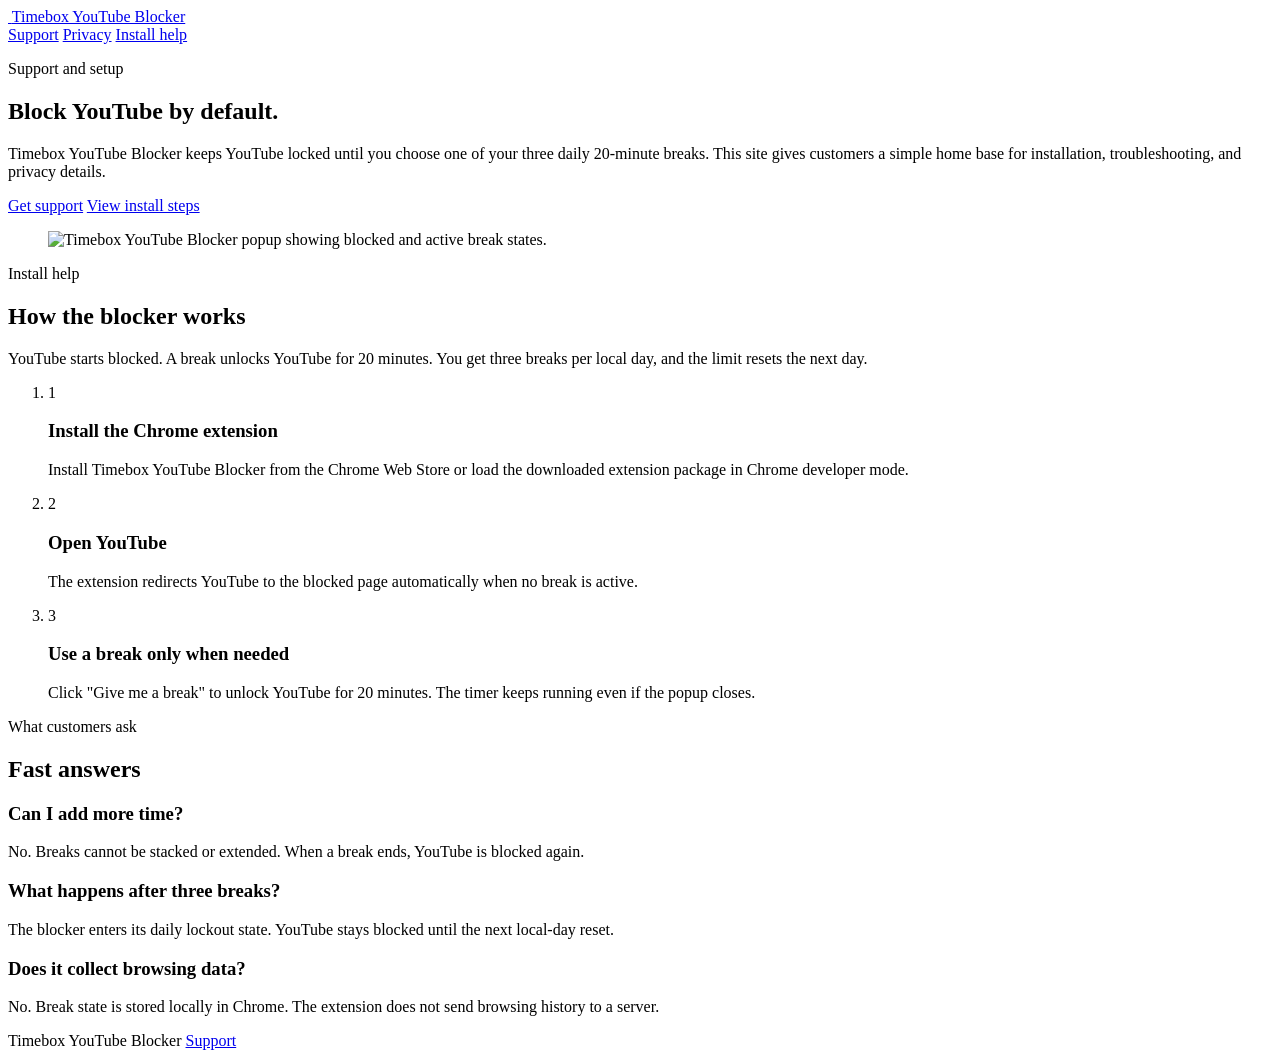
==== site/index.html @ ec73d289 "Add Render-ready support site" ====
<!doctype html>
<html lang="en">
  <head>
    <meta charset="utf-8">
    <meta name="viewport" content="width=device-width, initial-scale=1">
    <title>Timebox YouTube Blocker Support</title>
    <meta name="description" content="Home and support site for Timebox YouTube Blocker, a Chrome extension that blocks YouTube by default and allows three 20-minute breaks per day.">
    <link rel="icon" href="/assets/icon128.png">
    <link rel="stylesheet" href="/styles.css">
  </head>
  <body>
    <header class="site-header">
      <a class="brand" href="/">
        <img src="/assets/icon128.png" alt="">
        <span>Timebox YouTube Blocker</span>
      </a>
      <nav class="nav" aria-label="Main navigation">
        <a href="/support.html">Support</a>
        <a href="/privacy.html">Privacy</a>
        <a href="#install">Install help</a>
      </nav>
    </header>

    <main>
      <section class="hero">
        <div class="hero-copy">
          <p class="eyebrow">Support and setup</p>
          <h1>Block YouTube by default.</h1>
          <p>Timebox YouTube Blocker keeps YouTube locked until you choose one of your three daily 20-minute breaks. This site gives customers a simple home base for installation, troubleshooting, and privacy details.</p>
          <div class="actions">
            <a class="button" href="/support.html">Get support</a>
            <a class="button secondary" href="#install">View install steps</a>
          </div>
        </div>
        <figure class="hero-card">
          <img src="/assets/popup-states.png" alt="Timebox YouTube Blocker popup showing blocked and active break states.">
        </figure>
      </section>

      <section id="install" class="section">
        <p class="eyebrow">Install help</p>
        <h2>How the blocker works</h2>
        <p class="section-lead">YouTube starts blocked. A break unlocks YouTube for 20 minutes. You get three breaks per local day, and the limit resets the next day.</p>
        <ol class="steps">
          <li>
            <span class="step-number">1</span>
            <div>
              <h3>Install the Chrome extension</h3>
              <p>Install Timebox YouTube Blocker from the Chrome Web Store or load the downloaded extension package in Chrome developer mode.</p>
            </div>
          </li>
          <li>
            <span class="step-number">2</span>
            <div>
              <h3>Open YouTube</h3>
              <p>The extension redirects YouTube to the blocked page automatically when no break is active.</p>
            </div>
          </li>
          <li>
            <span class="step-number">3</span>
            <div>
              <h3>Use a break only when needed</h3>
              <p>Click "Give me a break" to unlock YouTube for 20 minutes. The timer keeps running even if the popup closes.</p>
            </div>
          </li>
        </ol>
      </section>

      <section class="section">
        <p class="eyebrow">What customers ask</p>
        <h2>Fast answers</h2>
        <div class="grid">
          <article class="card">
            <h3>Can I add more time?</h3>
            <p>No. Breaks cannot be stacked or extended. When a break ends, YouTube is blocked again.</p>
          </article>
          <article class="card">
            <h3>What happens after three breaks?</h3>
            <p>The blocker enters its daily lockout state. YouTube stays blocked until the next local-day reset.</p>
          </article>
          <article class="card">
            <h3>Does it collect browsing data?</h3>
            <p>No. Break state is stored locally in Chrome. The extension does not send browsing history to a server.</p>
          </article>
        </div>
      </section>
    </main>

    <footer class="site-footer">
      <div class="footer-inner">
        <span>Timebox YouTube Blocker</span>
        <a href="/support.html">Support</a>
      </div>
    </footer>
  </body>
</html>
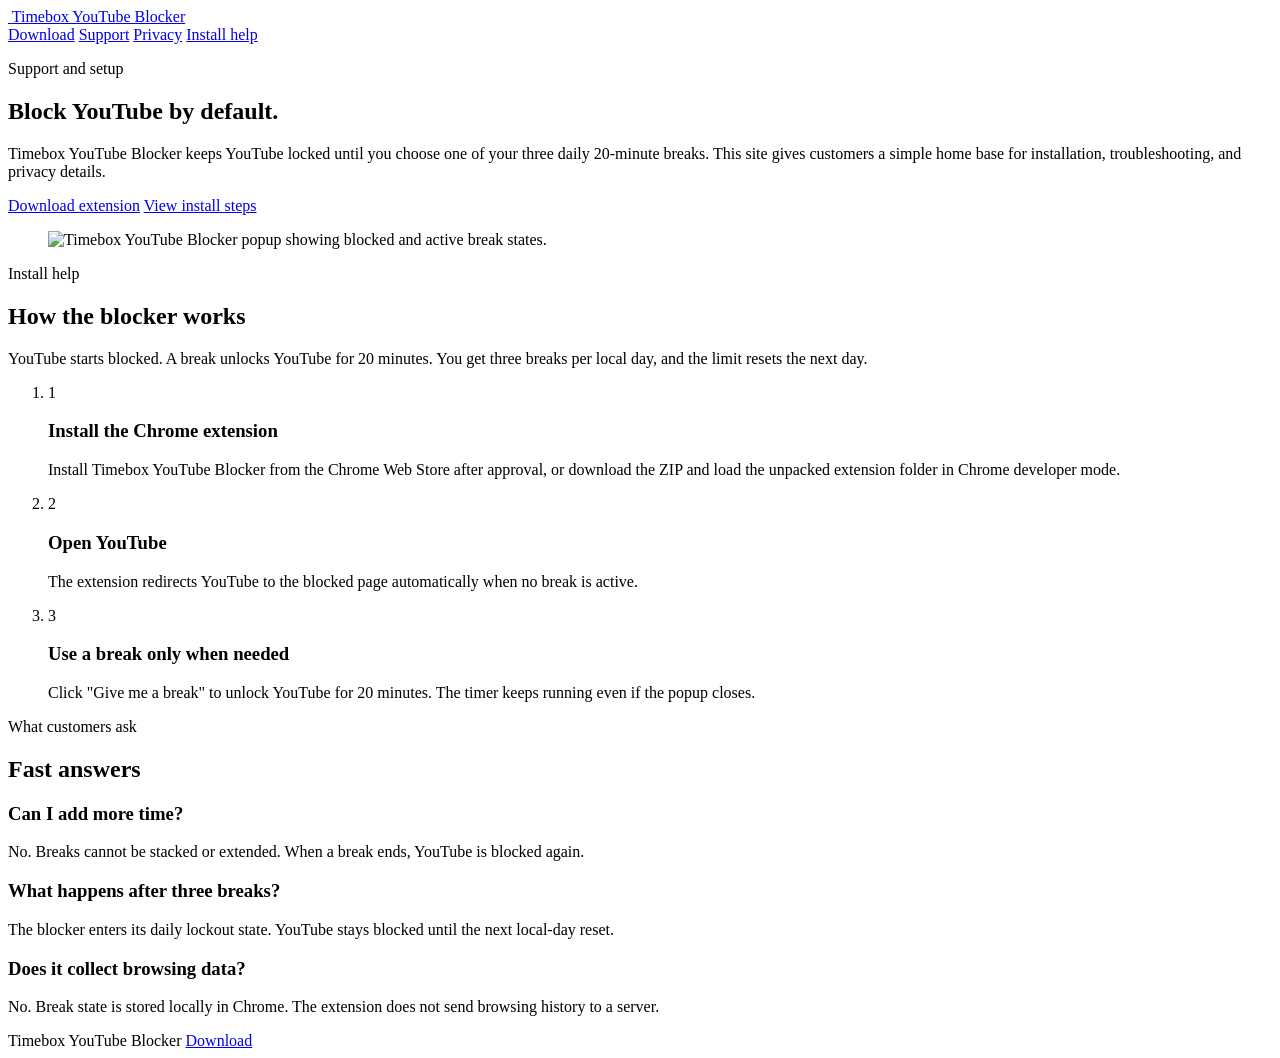
==== commit 640e54af: "Add direct extension download page" ====
--- a/site/index.html
+++ b/site/index.html
@@ -15,6 +15,7 @@
         <span>Timebox YouTube Blocker</span>
       </a>
       <nav class="nav" aria-label="Main navigation">
+        <a href="/download.html">Download</a>
         <a href="/support.html">Support</a>
         <a href="/privacy.html">Privacy</a>
         <a href="#install">Install help</a>
@@ -28,7 +29,7 @@
           <h1>Block YouTube by default.</h1>
           <p>Timebox YouTube Blocker keeps YouTube locked until you choose one of your three daily 20-minute breaks. This site gives customers a simple home base for installation, troubleshooting, and privacy details.</p>
           <div class="actions">
-            <a class="button" href="/support.html">Get support</a>
+            <a class="button" href="/download.html">Download extension</a>
             <a class="button secondary" href="#install">View install steps</a>
           </div>
         </div>
@@ -46,7 +47,7 @@
             <span class="step-number">1</span>
             <div>
               <h3>Install the Chrome extension</h3>
-              <p>Install Timebox YouTube Blocker from the Chrome Web Store or load the downloaded extension package in Chrome developer mode.</p>
+              <p>Install Timebox YouTube Blocker from the Chrome Web Store after approval, or download the ZIP and load the unpacked extension folder in Chrome developer mode.</p>
             </div>
           </li>
           <li>
@@ -89,7 +90,7 @@
     <footer class="site-footer">
       <div class="footer-inner">
         <span>Timebox YouTube Blocker</span>
-        <a href="/support.html">Support</a>
+        <a href="/download.html">Download</a>
       </div>
     </footer>
   </body>
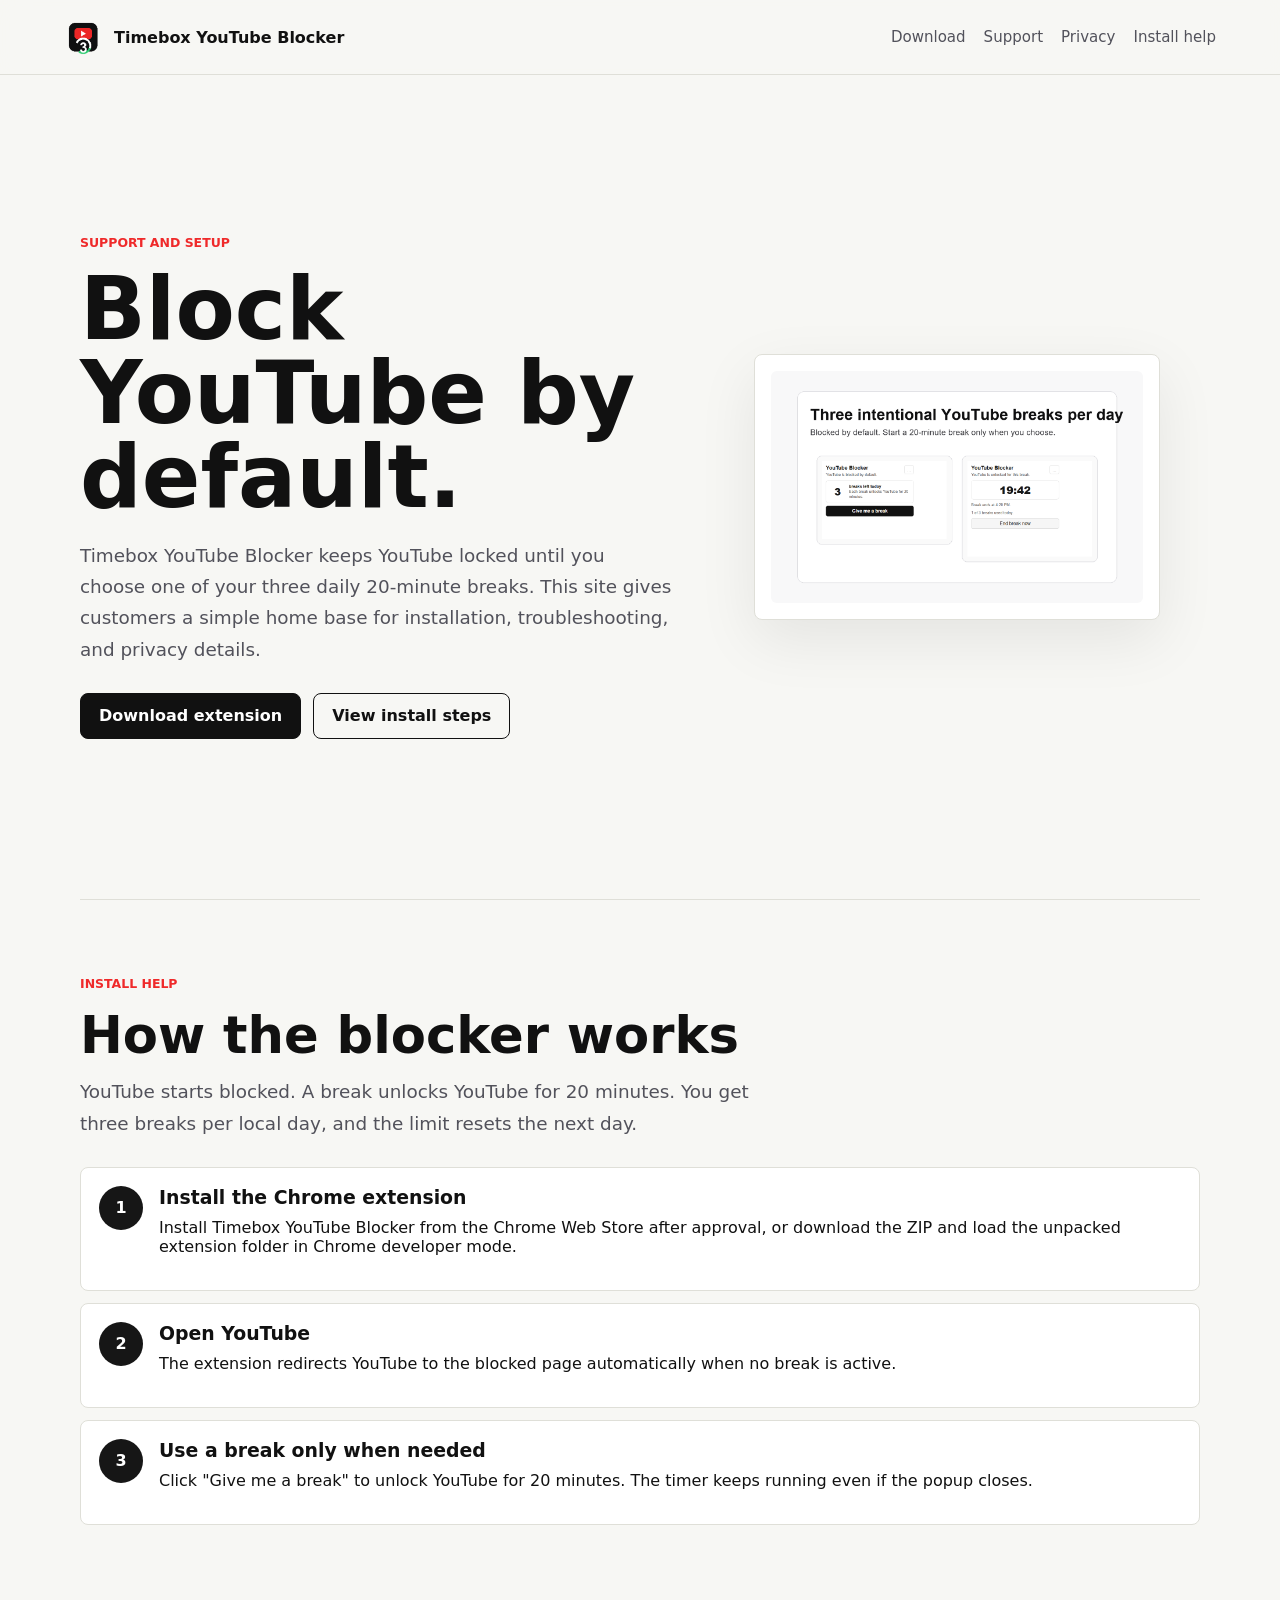
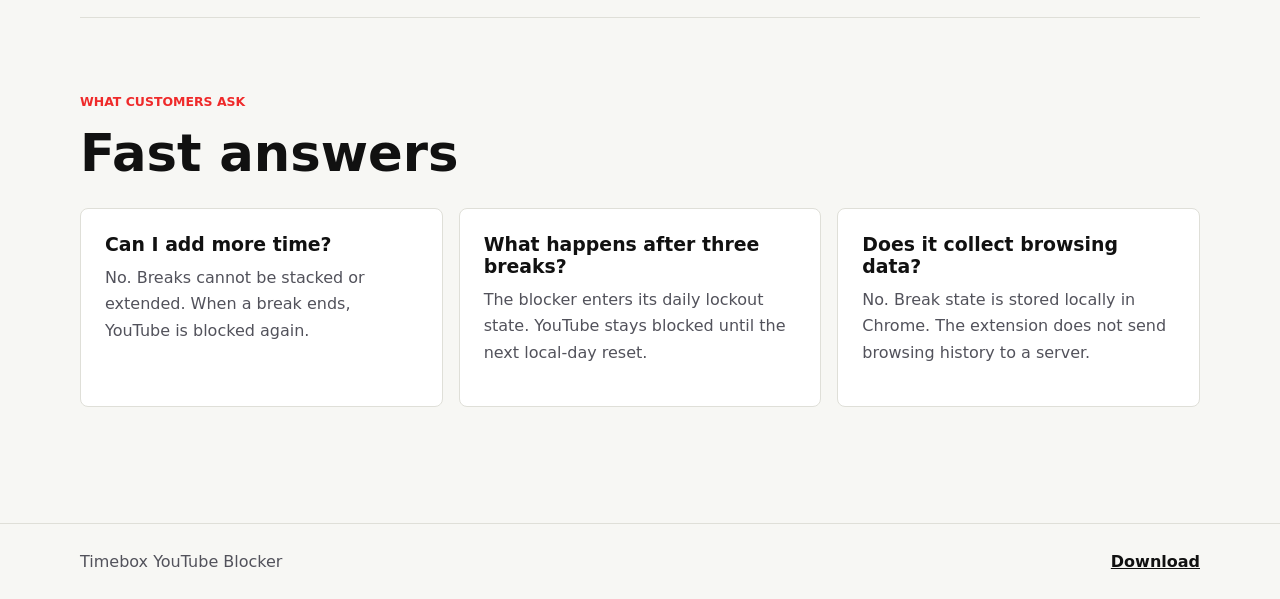
==== commit 65bb882e: "Add easy installer download flow" ====
--- a/site/index.html
+++ b/site/index.html
@@ -5,19 +5,19 @@
     <meta name="viewport" content="width=device-width, initial-scale=1">
     <title>Timebox YouTube Blocker Support</title>
     <meta name="description" content="Home and support site for Timebox YouTube Blocker, a Chrome extension that blocks YouTube by default and allows three 20-minute breaks per day.">
-    <link rel="icon" href="/assets/icon128.png">
-    <link rel="stylesheet" href="/styles.css">
+    <link rel="icon" href="assets/icon128.png">
+    <link rel="stylesheet" href="styles.css">
   </head>
   <body>
     <header class="site-header">
-      <a class="brand" href="/">
-        <img src="/assets/icon128.png" alt="">
+      <a class="brand" href="index.html">
+        <img src="assets/icon128.png" alt="">
         <span>Timebox YouTube Blocker</span>
       </a>
       <nav class="nav" aria-label="Main navigation">
-        <a href="/download.html">Download</a>
-        <a href="/support.html">Support</a>
-        <a href="/privacy.html">Privacy</a>
+        <a href="download.html">Download</a>
+        <a href="support.html">Support</a>
+        <a href="privacy.html">Privacy</a>
         <a href="#install">Install help</a>
       </nav>
     </header>
@@ -29,12 +29,12 @@
           <h1>Block YouTube by default.</h1>
           <p>Timebox YouTube Blocker keeps YouTube locked until you choose one of your three daily 20-minute breaks. This site gives customers a simple home base for installation, troubleshooting, and privacy details.</p>
           <div class="actions">
-            <a class="button" href="/download.html">Download extension</a>
+            <a class="button" href="download.html">Download extension</a>
             <a class="button secondary" href="#install">View install steps</a>
           </div>
         </div>
         <figure class="hero-card">
-          <img src="/assets/popup-states.png" alt="Timebox YouTube Blocker popup showing blocked and active break states.">
+          <img src="assets/popup-states.png" alt="Timebox YouTube Blocker popup showing blocked and active break states.">
         </figure>
       </section>
 
@@ -90,7 +90,7 @@
     <footer class="site-footer">
       <div class="footer-inner">
         <span>Timebox YouTube Blocker</span>
-        <a href="/download.html">Download</a>
+        <a href="download.html">Download</a>
       </div>
     </footer>
   </body>
--- a/site/styles.css
+++ b/site/styles.css
@@ -0,0 +1,342 @@
+:root {
+  color-scheme: light;
+  --bg: #f7f7f4;
+  --surface: #ffffff;
+  --ink: #111111;
+  --muted: #52525b;
+  --line: #dfdfd8;
+  --accent: #ef2a2a;
+  --accent-dark: #161616;
+  --ok: #23c46f;
+  --shadow: 0 20px 60px rgba(17, 17, 17, 0.08);
+  font-family: Inter, ui-sans-serif, system-ui, -apple-system, BlinkMacSystemFont, "Segoe UI", sans-serif;
+}
+
+* {
+  box-sizing: border-box;
+}
+
+html {
+  scroll-behavior: smooth;
+}
+
+body {
+  margin: 0;
+  background: var(--bg);
+  color: var(--ink);
+  overflow-x: hidden;
+}
+
+a {
+  color: inherit;
+}
+
+.site-header {
+  position: sticky;
+  top: 0;
+  z-index: 10;
+  display: flex;
+  align-items: center;
+  justify-content: space-between;
+  gap: 24px;
+  padding: 18px clamp(20px, 5vw, 72px);
+  background: rgba(247, 247, 244, 0.92);
+  border-bottom: 1px solid var(--line);
+  backdrop-filter: blur(14px);
+}
+
+.brand {
+  display: inline-flex;
+  align-items: center;
+  gap: 12px;
+  text-decoration: none;
+  font-weight: 800;
+}
+
+.brand img {
+  width: 38px;
+  height: 38px;
+  border-radius: 10px;
+}
+
+.nav {
+  display: flex;
+  flex-wrap: wrap;
+  align-items: center;
+  justify-content: flex-end;
+  gap: 18px;
+  color: var(--muted);
+  font-size: 0.94rem;
+}
+
+.nav a {
+  text-decoration: none;
+}
+
+.nav a:hover {
+  color: var(--ink);
+}
+
+.hero,
+.section,
+.footer-inner {
+  width: calc(100% - 40px);
+  max-width: 1120px;
+  margin: 0 auto;
+}
+
+.hero {
+  display: grid;
+  grid-template-columns: minmax(0, 1fr) minmax(320px, 0.82fr);
+  gap: 42px;
+  align-items: center;
+  min-height: calc(100vh - 76px);
+  padding: 64px 0;
+}
+
+.eyebrow {
+  margin: 0 0 18px;
+  color: var(--accent);
+  font-size: 0.78rem;
+  font-weight: 900;
+  letter-spacing: 0;
+  text-transform: uppercase;
+}
+
+h1,
+h2,
+h3,
+p {
+  margin-top: 0;
+}
+
+h1 {
+  margin-bottom: 20px;
+  max-width: 760px;
+  font-size: clamp(3rem, 8vw, 5.4rem);
+  line-height: 0.97;
+  letter-spacing: 0;
+}
+
+h2 {
+  margin-bottom: 14px;
+  font-size: clamp(2rem, 4vw, 3.25rem);
+  line-height: 1.04;
+}
+
+h3 {
+  margin-bottom: 10px;
+  font-size: 1.18rem;
+}
+
+.hero-copy > p:not(.eyebrow),
+.section-lead {
+  max-width: 680px;
+  color: var(--muted);
+  font-size: 1.15rem;
+  line-height: 1.7;
+}
+
+.actions {
+  display: flex;
+  flex-wrap: wrap;
+  gap: 12px;
+  margin-top: 28px;
+}
+
+.button {
+  display: inline-flex;
+  align-items: center;
+  justify-content: center;
+  min-height: 46px;
+  padding: 0 18px;
+  border: 1px solid var(--ink);
+  border-radius: 8px;
+  background: var(--ink);
+  color: #fff;
+  font-weight: 800;
+  text-decoration: none;
+}
+
+.button.secondary {
+  background: transparent;
+  color: var(--ink);
+}
+
+.hero-card {
+  padding: 16px;
+  border: 1px solid var(--line);
+  border-radius: 8px;
+  background: var(--surface);
+  box-shadow: var(--shadow);
+}
+
+.hero-card img {
+  display: block;
+  width: 100%;
+  border-radius: 6px;
+}
+
+.section {
+  padding: 76px 0;
+  border-top: 1px solid var(--line);
+}
+
+.grid {
+  display: grid;
+  grid-template-columns: repeat(3, minmax(0, 1fr));
+  gap: 16px;
+  margin-top: 28px;
+}
+
+.card,
+.support-panel,
+.article {
+  min-width: 0;
+  border: 1px solid var(--line);
+  border-radius: 8px;
+  background: var(--surface);
+}
+
+.card {
+  padding: 24px;
+}
+
+.card p,
+.article p,
+.article li,
+.support-panel p {
+  color: var(--muted);
+  line-height: 1.65;
+}
+
+.steps {
+  display: grid;
+  gap: 12px;
+  margin-top: 28px;
+  padding: 0;
+  list-style: none;
+}
+
+.steps li {
+  display: grid;
+  grid-template-columns: 44px 1fr;
+  gap: 16px;
+  align-items: start;
+  padding: 18px;
+  border: 1px solid var(--line);
+  border-radius: 8px;
+  background: var(--surface);
+}
+
+.step-number {
+  display: inline-flex;
+  align-items: center;
+  justify-content: center;
+  width: 44px;
+  height: 44px;
+  border-radius: 50%;
+  background: var(--accent-dark);
+  color: #fff;
+  font-weight: 900;
+}
+
+.two-column {
+  display: grid;
+  grid-template-columns: minmax(0, 0.8fr) minmax(320px, 1fr);
+  gap: 28px;
+  align-items: start;
+}
+
+.support-panel {
+  padding: 26px;
+}
+
+.article {
+  padding: 30px;
+}
+
+.article + .article {
+  margin-top: 16px;
+}
+
+.article ul,
+.article ol {
+  padding-left: 22px;
+}
+
+.note {
+  border-left: 4px solid var(--ok);
+  padding: 14px 16px;
+  background: #edfff5;
+  color: #11422a;
+}
+
+.site-footer {
+  margin-top: 40px;
+  border-top: 1px solid var(--line);
+}
+
+.footer-inner {
+  display: flex;
+  flex-wrap: wrap;
+  align-items: center;
+  justify-content: space-between;
+  gap: 16px;
+  padding: 28px 0;
+  color: var(--muted);
+}
+
+.footer-inner a {
+  color: var(--ink);
+  font-weight: 700;
+}
+
+@media (max-width: 850px) {
+  .site-header {
+    align-items: flex-start;
+    flex-direction: column;
+  }
+
+  .nav {
+    justify-content: flex-start;
+  }
+
+  .hero,
+  .two-column,
+  .grid {
+    grid-template-columns: 1fr;
+  }
+
+  .hero {
+    min-height: auto;
+  }
+
+  h1 {
+    font-size: clamp(2.6rem, 15vw, 4.2rem);
+  }
+}
+
+@media (max-width: 480px) {
+  .hero,
+  .section,
+  .footer-inner {
+    width: calc(100% - 32px);
+  }
+
+  .hero-copy > p:not(.eyebrow),
+  .section-lead {
+    font-size: 1rem;
+  }
+
+  .support-panel,
+  .article,
+  .card {
+    padding: 22px;
+  }
+
+  .button {
+    width: 100%;
+    text-align: center;
+  }
+}
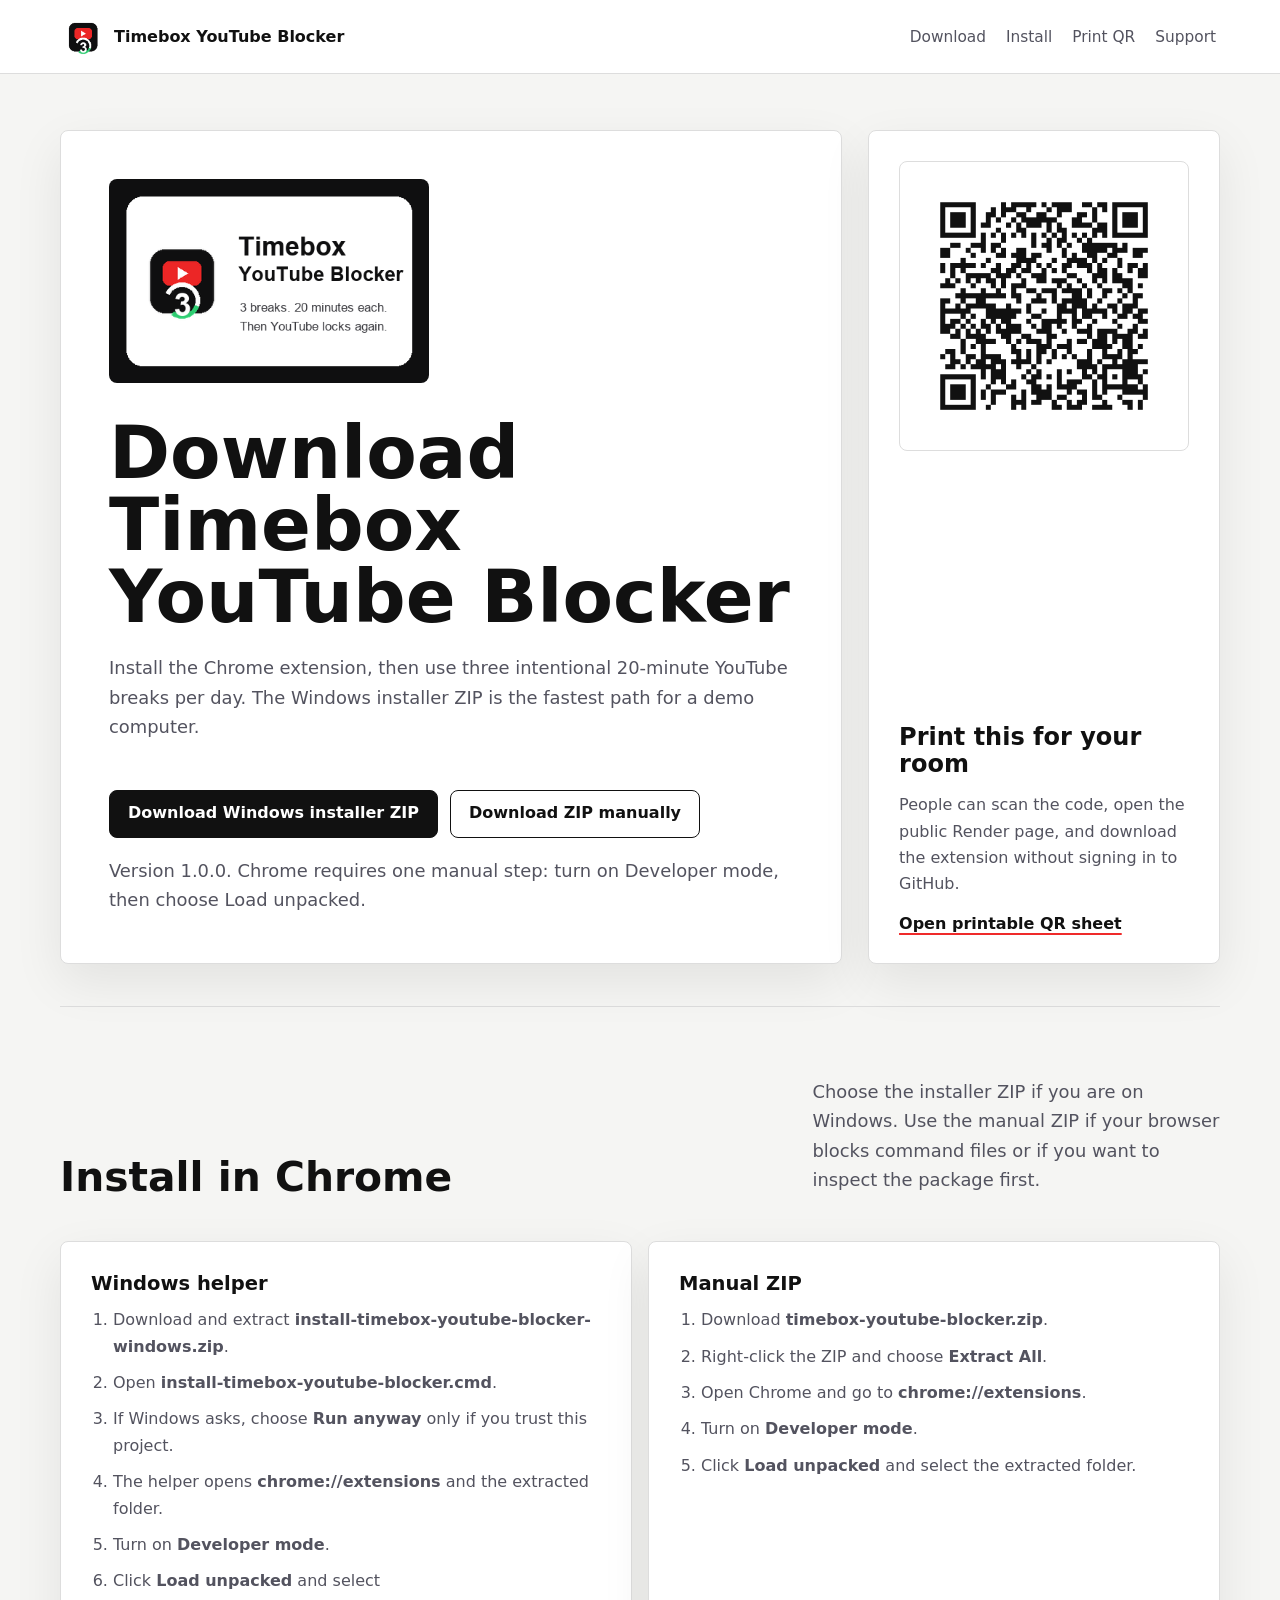
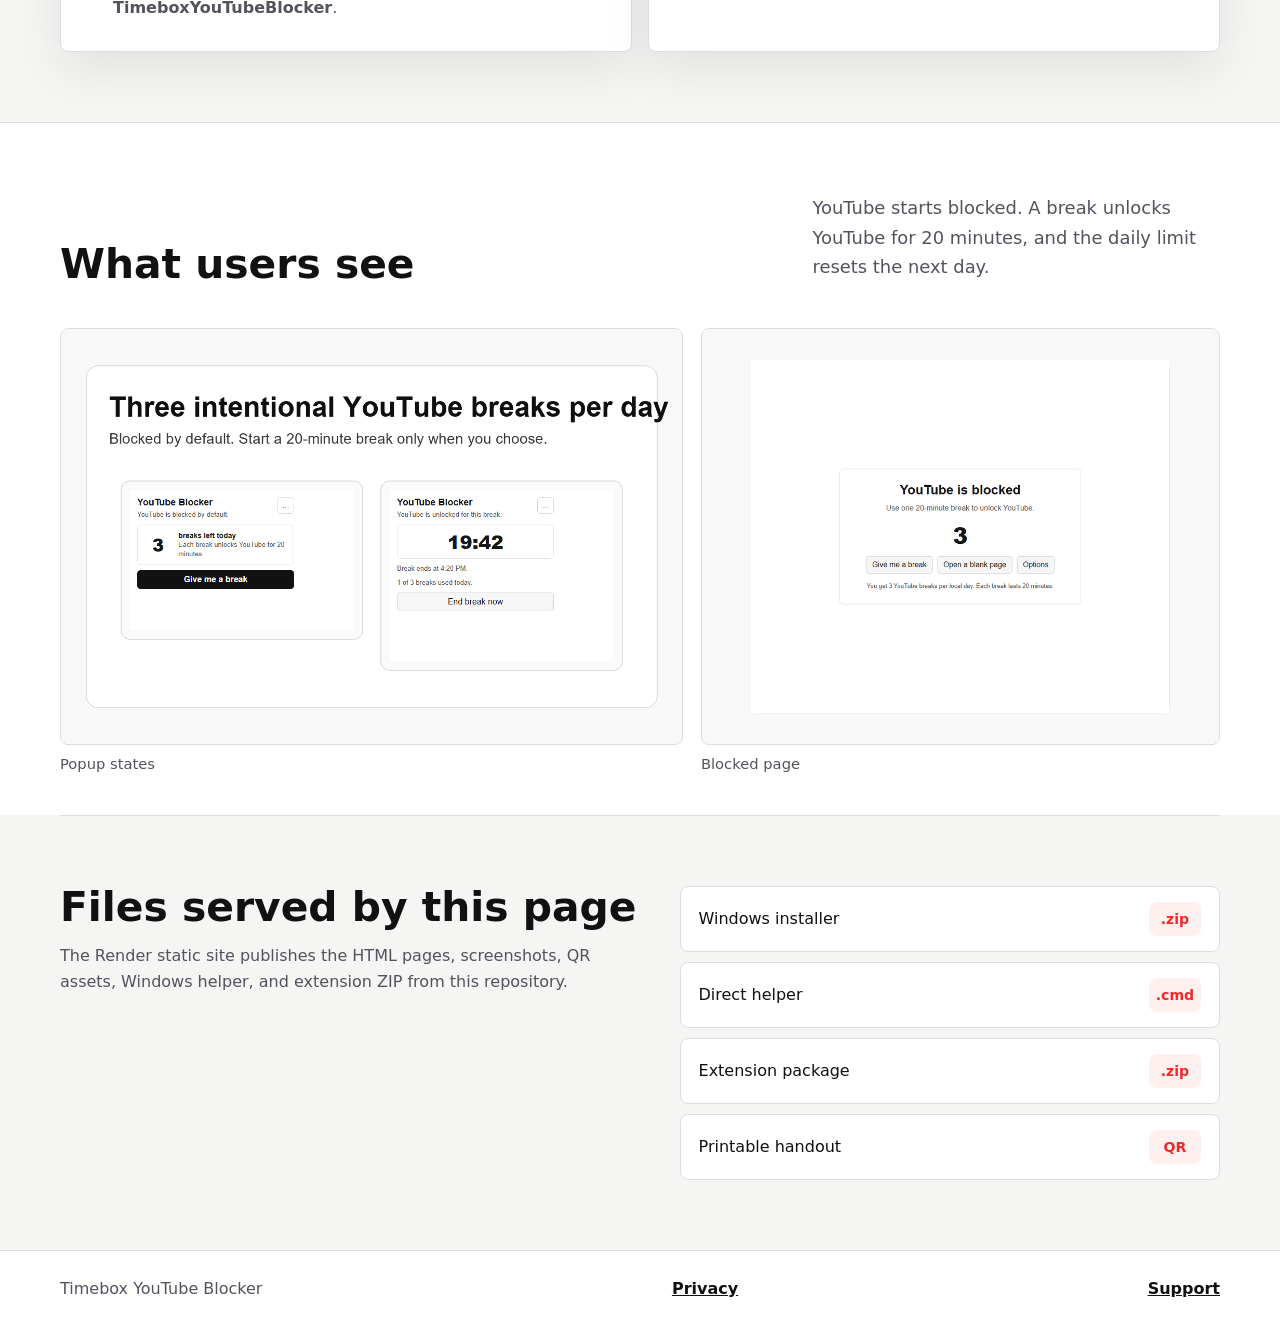
==== commit a04c41c9: "Prepare Render download site" ====
--- a/site/index.html
+++ b/site/index.html
@@ -3,86 +3,119 @@
   <head>
     <meta charset="utf-8">
     <meta name="viewport" content="width=device-width, initial-scale=1">
-    <title>Timebox YouTube Blocker Support</title>
-    <meta name="description" content="Home and support site for Timebox YouTube Blocker, a Chrome extension that blocks YouTube by default and allows three 20-minute breaks per day.">
+    <title>Download Timebox YouTube Blocker</title>
+    <meta name="description" content="Download and install Timebox YouTube Blocker, a Chrome extension that blocks YouTube by default and allows three 20-minute breaks per day.">
     <link rel="icon" href="assets/icon128.png">
     <link rel="stylesheet" href="styles.css">
   </head>
   <body>
     <header class="site-header">
-      <a class="brand" href="index.html">
+      <a class="brand" href="index.html" aria-label="Timebox YouTube Blocker home">
         <img src="assets/icon128.png" alt="">
         <span>Timebox YouTube Blocker</span>
       </a>
       <nav class="nav" aria-label="Main navigation">
-        <a href="download.html">Download</a>
+        <a href="#download">Download</a>
+        <a href="#install">Install</a>
+        <a href="print-qr.html">Print QR</a>
         <a href="support.html">Support</a>
-        <a href="privacy.html">Privacy</a>
-        <a href="#install">Install help</a>
       </nav>
     </header>
 
     <main>
-      <section class="hero">
-        <div class="hero-copy">
-          <p class="eyebrow">Support and setup</p>
-          <h1>Block YouTube by default.</h1>
-          <p>Timebox YouTube Blocker keeps YouTube locked until you choose one of your three daily 20-minute breaks. This site gives customers a simple home base for installation, troubleshooting, and privacy details.</p>
-          <div class="actions">
-            <a class="button" href="download.html">Download extension</a>
-            <a class="button secondary" href="#install">View install steps</a>
+      <section id="download" class="download-zone">
+        <div class="download-copy">
+          <img class="promo-image" src="assets/small-promo.png" alt="Timebox YouTube Blocker promotional card.">
+          <h1>Download Timebox YouTube Blocker</h1>
+          <p>Install the Chrome extension, then use three intentional 20-minute YouTube breaks per day. The Windows installer ZIP is the fastest path for a demo computer.</p>
+          <div class="download-actions" aria-label="Download options">
+            <a class="button primary" href="downloads/install-timebox-youtube-blocker-windows.zip" download>Download Windows installer ZIP</a>
+            <a class="button secondary" href="downloads/timebox-youtube-blocker.zip" download>Download ZIP manually</a>
           </div>
+          <p class="download-note">Version 1.0.0. Chrome requires one manual step: turn on Developer mode, then choose Load unpacked.</p>
         </div>
-        <figure class="hero-card">
-          <img src="assets/popup-states.png" alt="Timebox YouTube Blocker popup showing blocked and active break states.">
-        </figure>
+
+        <aside class="scan-panel" aria-label="QR code for this download page">
+          <img class="qr-image" src="assets/timebox-download-qr.png" alt="QR code for the Timebox YouTube Blocker download page.">
+          <div>
+            <h2>Print this for your room</h2>
+            <p>People can scan the code, open the public Render page, and download the extension without signing in to GitHub.</p>
+            <a class="text-link" href="print-qr.html">Open printable QR sheet</a>
+          </div>
+        </aside>
       </section>
 
       <section id="install" class="section">
-        <p class="eyebrow">Install help</p>
-        <h2>How the blocker works</h2>
-        <p class="section-lead">YouTube starts blocked. A break unlocks YouTube for 20 minutes. You get three breaks per local day, and the limit resets the next day.</p>
-        <ol class="steps">
-          <li>
-            <span class="step-number">1</span>
-            <div>
-              <h3>Install the Chrome extension</h3>
-              <p>Install Timebox YouTube Blocker from the Chrome Web Store after approval, or download the ZIP and load the unpacked extension folder in Chrome developer mode.</p>
-            </div>
-          </li>
-          <li>
-            <span class="step-number">2</span>
-            <div>
-              <h3>Open YouTube</h3>
-              <p>The extension redirects YouTube to the blocked page automatically when no break is active.</p>
-            </div>
-          </li>
-          <li>
-            <span class="step-number">3</span>
-            <div>
-              <h3>Use a break only when needed</h3>
-              <p>Click "Give me a break" to unlock YouTube for 20 minutes. The timer keeps running even if the popup closes.</p>
-            </div>
-          </li>
-        </ol>
+        <div class="section-heading">
+          <h2>Install in Chrome</h2>
+          <p>Choose the installer ZIP if you are on Windows. Use the manual ZIP if your browser blocks command files or if you want to inspect the package first.</p>
+        </div>
+
+        <div class="install-grid">
+          <article class="install-card">
+            <h3>Windows helper</h3>
+            <ol>
+              <li>Download and extract <strong>install-timebox-youtube-blocker-windows.zip</strong>.</li>
+              <li>Open <strong>install-timebox-youtube-blocker.cmd</strong>.</li>
+              <li>If Windows asks, choose <strong>Run anyway</strong> only if you trust this project.</li>
+              <li>The helper opens <strong>chrome://extensions</strong> and the extracted folder.</li>
+              <li>Turn on <strong>Developer mode</strong>.</li>
+              <li>Click <strong>Load unpacked</strong> and select <strong>TimeboxYouTubeBlocker</strong>.</li>
+            </ol>
+          </article>
+
+          <article class="install-card">
+            <h3>Manual ZIP</h3>
+            <ol>
+              <li>Download <strong>timebox-youtube-blocker.zip</strong>.</li>
+              <li>Right-click the ZIP and choose <strong>Extract All</strong>.</li>
+              <li>Open Chrome and go to <strong>chrome://extensions</strong>.</li>
+              <li>Turn on <strong>Developer mode</strong>.</li>
+              <li>Click <strong>Load unpacked</strong> and select the extracted folder.</li>
+            </ol>
+          </article>
+        </div>
       </section>
 
-      <section class="section">
-        <p class="eyebrow">What customers ask</p>
-        <h2>Fast answers</h2>
-        <div class="grid">
-          <article class="card">
-            <h3>Can I add more time?</h3>
-            <p>No. Breaks cannot be stacked or extended. When a break ends, YouTube is blocked again.</p>
-          </article>
-          <article class="card">
-            <h3>What happens after three breaks?</h3>
-            <p>The blocker enters its daily lockout state. YouTube stays blocked until the next local-day reset.</p>
-          </article>
-          <article class="card">
-            <h3>Does it collect browsing data?</h3>
-            <p>No. Break state is stored locally in Chrome. The extension does not send browsing history to a server.</p>
-          </article>
+      <section class="section product-proof">
+        <div class="section-heading">
+          <h2>What users see</h2>
+          <p>YouTube starts blocked. A break unlocks YouTube for 20 minutes, and the daily limit resets the next day.</p>
+        </div>
+        <div class="media-grid">
+          <figure>
+            <img src="assets/popup-states.png" alt="The extension popup showing blocked and active break states.">
+            <figcaption>Popup states</figcaption>
+          </figure>
+          <figure>
+            <img src="assets/blocked-page.png" alt="The YouTube blocked page shown by the extension.">
+            <figcaption>Blocked page</figcaption>
+          </figure>
+        </div>
+      </section>
+
+      <section class="section details-section">
+        <div>
+          <h2>Files served by this page</h2>
+          <p>The Render static site publishes the HTML pages, screenshots, QR assets, Windows helper, and extension ZIP from this repository.</p>
+        </div>
+        <div class="file-list" aria-label="Download file list">
+          <a href="downloads/install-timebox-youtube-blocker-windows.zip" download>
+            <span>Windows installer</span>
+            <strong>.zip</strong>
+          </a>
+          <a href="downloads/install-timebox-youtube-blocker.cmd" download>
+            <span>Direct helper</span>
+            <strong>.cmd</strong>
+          </a>
+          <a href="downloads/timebox-youtube-blocker.zip" download>
+            <span>Extension package</span>
+            <strong>.zip</strong>
+          </a>
+          <a href="print-qr.html">
+            <span>Printable handout</span>
+            <strong>QR</strong>
+          </a>
         </div>
       </section>
     </main>
@@ -90,7 +123,8 @@
     <footer class="site-footer">
       <div class="footer-inner">
         <span>Timebox YouTube Blocker</span>
-        <a href="download.html">Download</a>
+        <a href="privacy.html">Privacy</a>
+        <a href="support.html">Support</a>
       </div>
     </footer>
   </body>
--- a/site/styles.css
+++ b/site/styles.css
@@ -1,14 +1,15 @@
 :root {
   color-scheme: light;
-  --bg: #f7f7f4;
+  --bg: #f5f5f3;
+  --band: #ffffff;
   --surface: #ffffff;
   --ink: #111111;
-  --muted: #52525b;
-  --line: #dfdfd8;
+  --muted: #53535f;
+  --line: #dddddd;
   --accent: #ef2a2a;
-  --accent-dark: #161616;
-  --ok: #23c46f;
-  --shadow: 0 20px 60px rgba(17, 17, 17, 0.08);
+  --accent-soft: #fff0f0;
+  --ok: #198754;
+  --shadow: 0 18px 50px rgba(17, 17, 17, 0.08);
   font-family: Inter, ui-sans-serif, system-ui, -apple-system, BlinkMacSystemFont, "Segoe UI", sans-serif;
 }
 
@@ -31,6 +32,10 @@
   color: inherit;
 }
 
+img {
+  max-width: 100%;
+}
+
 .site-header {
   position: sticky;
   top: 0;
@@ -39,8 +44,9 @@
   align-items: center;
   justify-content: space-between;
   gap: 24px;
-  padding: 18px clamp(20px, 5vw, 72px);
-  background: rgba(247, 247, 244, 0.92);
+  min-height: 74px;
+  padding: 16px 64px;
+  background: rgba(255, 255, 255, 0.94);
   border-bottom: 1px solid var(--line);
   backdrop-filter: blur(14px);
 }
@@ -49,14 +55,18 @@
   display: inline-flex;
   align-items: center;
   gap: 12px;
+  min-width: 220px;
+  color: var(--ink);
+  font-size: 1rem;
+  font-weight: 850;
+  line-height: 1.1;
   text-decoration: none;
-  font-weight: 800;
 }
 
 .brand img {
   width: 38px;
   height: 38px;
-  border-radius: 10px;
+  border-radius: 8px;
 }
 
 .nav {
@@ -64,43 +74,61 @@
   flex-wrap: wrap;
   align-items: center;
   justify-content: flex-end;
-  gap: 18px;
+  gap: 20px;
   color: var(--muted);
-  font-size: 0.94rem;
+  font-size: 0.96rem;
 }
 
 .nav a {
   text-decoration: none;
 }
 
-.nav a:hover {
+.nav a:hover,
+.nav a:focus-visible {
   color: var(--ink);
 }
 
-.hero,
+.download-zone,
 .section,
 .footer-inner {
-  width: calc(100% - 40px);
-  max-width: 1120px;
+  width: calc(100% - 48px);
+  max-width: 1160px;
   margin: 0 auto;
 }
 
-.hero {
+.download-zone {
   display: grid;
-  grid-template-columns: minmax(0, 1fr) minmax(320px, 0.82fr);
-  gap: 42px;
-  align-items: center;
-  min-height: calc(100vh - 76px);
-  padding: 64px 0;
-}
-
-.eyebrow {
-  margin: 0 0 18px;
-  color: var(--accent);
-  font-size: 0.78rem;
-  font-weight: 900;
-  letter-spacing: 0;
-  text-transform: uppercase;
+  grid-template-columns: minmax(0, 1fr) minmax(330px, 0.45fr);
+  gap: 26px;
+  align-items: stretch;
+  padding: 56px 0 42px;
+}
+
+.download-copy,
+.scan-panel,
+.install-card,
+.file-list a {
+  min-width: 0;
+  border: 1px solid var(--line);
+  border-radius: 8px;
+  background: var(--surface);
+  box-shadow: var(--shadow);
+}
+
+.download-copy {
+  display: flex;
+  flex-direction: column;
+  justify-content: center;
+  min-height: 560px;
+  padding: 48px;
+}
+
+.promo-image {
+  width: 320px;
+  max-width: 100%;
+  margin-bottom: 34px;
+  border-radius: 8px;
+  background: #111;
 }
 
 h1,
@@ -111,85 +139,163 @@
 }
 
 h1 {
+  max-width: 760px;
   margin-bottom: 20px;
-  max-width: 760px;
-  font-size: clamp(3rem, 8vw, 5.4rem);
-  line-height: 0.97;
+  font-size: 4.6rem;
+  line-height: 0.98;
   letter-spacing: 0;
+  overflow-wrap: break-word;
 }
 
 h2 {
   margin-bottom: 14px;
-  font-size: clamp(2rem, 4vw, 3.25rem);
-  line-height: 1.04;
+  font-size: 2.55rem;
+  line-height: 1.05;
+  letter-spacing: 0;
+  overflow-wrap: break-word;
 }
 
 h3 {
-  margin-bottom: 10px;
-  font-size: 1.18rem;
-}
-
-.hero-copy > p:not(.eyebrow),
-.section-lead {
-  max-width: 680px;
+  margin-bottom: 12px;
+  font-size: 1.22rem;
+  line-height: 1.2;
+}
+
+.download-copy > p,
+.section-lead,
+.section-heading p,
+.scan-panel p,
+.details-section p,
+.install-card li {
   color: var(--muted);
-  font-size: 1.15rem;
-  line-height: 1.7;
-}
-
-.actions {
+  line-height: 1.65;
+  overflow-wrap: anywhere;
+}
+
+.download-copy > p,
+.section-lead,
+.section-heading p {
+  max-width: 710px;
+  font-size: 1.12rem;
+}
+
+.download-actions {
   display: flex;
   flex-wrap: wrap;
   gap: 12px;
-  margin-top: 28px;
+  margin: 30px 0 18px;
 }
 
 .button {
   display: inline-flex;
   align-items: center;
   justify-content: center;
-  min-height: 46px;
+  max-width: 100%;
+  min-height: 48px;
+  min-width: 0;
   padding: 0 18px;
   border: 1px solid var(--ink);
   border-radius: 8px;
+  font-weight: 850;
+  line-height: 1.15;
+  overflow-wrap: anywhere;
+  text-align: center;
+  text-decoration: none;
+  white-space: normal;
+}
+
+.button.primary {
   background: var(--ink);
   color: #fff;
+}
+
+.button.secondary {
+  background: #fff;
+  color: var(--ink);
+}
+
+.button:hover,
+.button:focus-visible {
+  transform: translateY(-1px);
+}
+
+.download-note {
+  max-width: 620px;
+  margin-bottom: 0;
+  font-size: 0.96rem;
+}
+
+.eyebrow {
+  margin-bottom: 14px;
+  color: var(--accent);
+  font-size: 0.8rem;
+  font-weight: 850;
+  letter-spacing: 0;
+  text-transform: uppercase;
+}
+
+.scan-panel {
+  display: flex;
+  flex-direction: column;
+  justify-content: space-between;
+  min-height: 560px;
+  padding: 30px;
+}
+
+.qr-image {
+  width: 100%;
+  aspect-ratio: 1;
+  padding: 20px;
+  border: 1px solid var(--line);
+  border-radius: 8px;
+  background: #fff;
+}
+
+.scan-panel h2 {
+  margin-top: 28px;
+  font-size: 1.5rem;
+  line-height: 1.12;
+}
+
+.text-link {
+  color: var(--ink);
   font-weight: 800;
-  text-decoration: none;
-}
-
-.button.secondary {
-  background: transparent;
-  color: var(--ink);
-}
-
-.hero-card {
-  padding: 16px;
-  border: 1px solid var(--line);
-  border-radius: 8px;
-  background: var(--surface);
-  box-shadow: var(--shadow);
-}
-
-.hero-card img {
-  display: block;
-  width: 100%;
-  border-radius: 6px;
+  text-decoration-color: var(--accent);
+  text-decoration-thickness: 2px;
+  text-underline-offset: 4px;
 }
 
 .section {
-  padding: 76px 0;
+  padding: 70px 0;
   border-top: 1px solid var(--line);
 }
 
-.grid {
+.section-heading {
   display: grid;
-  grid-template-columns: repeat(3, minmax(0, 1fr));
+  grid-template-columns: minmax(0, 0.64fr) minmax(280px, 0.36fr);
+  gap: 28px;
+  align-items: end;
+  margin-bottom: 28px;
+}
+
+.install-grid {
+  display: grid;
+  grid-template-columns: repeat(2, minmax(0, 1fr));
   gap: 16px;
-  margin-top: 28px;
-}
-
-.card,
+}
+
+.install-card {
+  padding: 30px;
+}
+
+.two-column {
+  display: grid;
+  grid-template-columns: minmax(280px, 0.36fr) minmax(0, 0.64fr);
+  gap: 18px;
+  align-items: start;
+  margin-top: 30px;
+}
+
 .support-panel,
 .article {
   min-width: 0;
@@ -198,11 +304,18 @@
   background: var(--surface);
 }
 
-.card {
-  padding: 24px;
-}
-
-.card p,
+.support-panel {
+  padding: 28px;
+}
+
+.article {
+  padding: 30px;
+}
+
+.article + .article {
+  margin-top: 14px;
+}
+
 .article p,
 .article li,
 .support-panel p {
@@ -210,71 +323,136 @@
   line-height: 1.65;
 }
 
-.steps {
-  display: grid;
+.article ol,
+.article ul {
+  padding-left: 22px;
+}
+
+.actions {
+  display: flex;
+  flex-wrap: wrap;
   gap: 12px;
-  margin-top: 28px;
-  padding: 0;
-  list-style: none;
-}
-
-.steps li {
-  display: grid;
-  grid-template-columns: 44px 1fr;
-  gap: 16px;
-  align-items: start;
-  padding: 18px;
-  border: 1px solid var(--line);
-  border-radius: 8px;
-  background: var(--surface);
-}
-
-.step-number {
-  display: inline-flex;
-  align-items: center;
-  justify-content: center;
-  width: 44px;
-  height: 44px;
-  border-radius: 50%;
-  background: var(--accent-dark);
-  color: #fff;
-  font-weight: 900;
-}
-
-.two-column {
-  display: grid;
-  grid-template-columns: minmax(0, 0.8fr) minmax(320px, 1fr);
-  gap: 28px;
-  align-items: start;
-}
-
-.support-panel {
-  padding: 26px;
-}
-
-.article {
-  padding: 30px;
-}
-
-.article + .article {
-  margin-top: 16px;
-}
-
-.article ul,
-.article ol {
-  padding-left: 22px;
+  margin: 22px 0;
 }
 
 .note {
   border-left: 4px solid var(--ok);
-  padding: 14px 16px;
-  background: #edfff5;
-  color: #11422a;
+  padding: 12px 14px;
+  background: #eefbf4;
+  color: #164a2d;
+}
+
+.install-card ol,
+.print-sheet ol {
+  margin: 0;
+  padding-left: 22px;
+}
+
+.install-card li + li,
+.print-sheet li + li {
+  margin-top: 10px;
+}
+
+.product-proof {
+  max-width: none;
+  width: 100%;
+  background: var(--band);
+}
+
+.product-proof > .section-heading,
+.product-proof > .media-grid {
+  width: calc(100% - 48px);
+  max-width: 1160px;
+  margin-right: auto;
+  margin-left: auto;
+}
+
+.media-grid {
+  display: grid;
+  grid-template-columns: minmax(0, 1.2fr) minmax(0, 1fr);
+  gap: 18px;
+}
+
+.media-grid figure {
+  min-width: 0;
+  margin: 0;
+}
+
+.media-grid img {
+  display: block;
+  width: 100%;
+  height: 100%;
+  min-height: 320px;
+  object-fit: cover;
+  border: 1px solid var(--line);
+  border-radius: 8px;
+  background: #fff;
+}
+
+.media-grid figcaption {
+  margin-top: 10px;
+  color: var(--muted);
+  font-size: 0.92rem;
+}
+
+.details-section {
+  display: grid;
+  grid-template-columns: minmax(0, 0.52fr) minmax(360px, 0.48fr);
+  gap: 34px;
+  align-items: start;
+}
+
+.file-list {
+  display: grid;
+  gap: 10px;
+}
+
+.file-list a {
+  display: flex;
+  align-items: center;
+  justify-content: space-between;
+  gap: 18px;
+  min-height: 66px;
+  padding: 0 18px;
+  box-shadow: none;
+  text-decoration: none;
+}
+
+.file-list a:hover,
+.file-list a:focus-visible {
+  border-color: var(--ink);
+}
+
+.file-list strong {
+  display: inline-flex;
+  align-items: center;
+  justify-content: center;
+  min-width: 52px;
+  min-height: 34px;
+  border-radius: 8px;
+  background: var(--accent-soft);
+  color: var(--accent);
+  font-size: 0.88rem;
+}
+
+.compact-page {
+  max-width: 900px;
+  padding-top: 82px;
+  min-height: calc(100vh - 156px);
+}
+
+.compact-page h1 {
+  font-size: 3.8rem;
+}
+
+.compact-card {
+  margin-top: 26px;
+  box-shadow: none;
 }
 
 .site-footer {
-  margin-top: 40px;
   border-top: 1px solid var(--line);
+  background: #fff;
 }
 
 .footer-inner {
@@ -289,54 +467,183 @@
 
 .footer-inner a {
   color: var(--ink);
-  font-weight: 700;
-}
-
-@media (max-width: 850px) {
+  font-weight: 750;
+}
+
+.print-body {
+  min-height: 100vh;
+  background: #fff;
+}
+
+.print-sheet {
+  width: 8.5in;
+  min-height: 11in;
+  margin: 0 auto;
+  padding: 0.72in;
+  color: var(--ink);
+  background: #fff;
+}
+
+.print-brand {
+  display: flex;
+  align-items: center;
+  gap: 0.18in;
+  margin-bottom: 0.48in;
+  font-size: 0.22in;
+  font-weight: 850;
+}
+
+.print-brand img {
+  width: 0.58in;
+  height: 0.58in;
+  border-radius: 8px;
+}
+
+.print-sheet h1 {
+  margin-bottom: 0.14in;
+  font-size: 0.74in;
+}
+
+.print-sheet p,
+.print-sheet li {
+  font-size: 0.18in;
+  line-height: 1.45;
+}
+
+.print-qr {
+  display: block;
+  width: 5.8in;
+  height: 5.8in;
+  margin: 0.5in auto;
+  padding: 0.2in;
+  border: 1px solid var(--line);
+  border-radius: 8px;
+}
+
+.print-url {
+  margin-top: 0.34in;
+  font-family: Consolas, "Courier New", monospace;
+  word-break: break-word;
+}
+
+@media (max-width: 940px) {
   .site-header {
     align-items: flex-start;
     flex-direction: column;
+    padding: 16px 24px;
   }
 
   .nav {
     justify-content: flex-start;
   }
 
-  .hero,
-  .two-column,
-  .grid {
+  .download-zone,
+  .section-heading,
+  .install-grid,
+  .media-grid,
+  .details-section,
+  .two-column {
     grid-template-columns: 1fr;
   }
 
-  .hero {
+  .download-copy,
+  .scan-panel {
     min-height: auto;
   }
 
   h1 {
-    font-size: clamp(2.6rem, 15vw, 4.2rem);
-  }
-}
-
-@media (max-width: 480px) {
-  .hero,
+    font-size: 3.1rem;
+  }
+
+  h2 {
+    font-size: 2.1rem;
+  }
+}
+
+@media (max-width: 560px) {
+  .download-zone,
   .section,
-  .footer-inner {
+  .footer-inner,
+  .product-proof > .section-heading,
+  .product-proof > .media-grid {
     width: calc(100% - 32px);
   }
 
-  .hero-copy > p:not(.eyebrow),
-  .section-lead {
+  .download-zone {
+    padding-top: 28px;
+  }
+
+  .compact-page {
+    width: 100%;
+    padding-right: 16px;
+    padding-left: 16px;
+  }
+
+  .download-copy,
+  .scan-panel,
+  .install-card,
+  .support-panel,
+  .article {
+    padding: 22px;
+  }
+
+  h1,
+  .compact-page h1 {
+    font-size: 2.35rem;
+  }
+
+  body {
+    overflow-x: hidden;
+  }
+
+  .download-copy > p,
+  .section-lead,
+  .section-heading p {
     font-size: 1rem;
-  }
-
-  .support-panel,
-  .article,
-  .card {
-    padding: 22px;
   }
 
   .button {
     width: 100%;
-    text-align: center;
-  }
-}
+    padding: 0 14px;
+    font-size: 0.96rem;
+  }
+
+  .file-list a {
+    align-items: flex-start;
+    flex-direction: column;
+    padding: 16px;
+  }
+
+  .media-grid img {
+    min-height: 240px;
+  }
+
+  .print-sheet {
+    width: 100%;
+    min-height: auto;
+    padding: 28px;
+  }
+
+  .print-qr {
+    width: 100%;
+    height: auto;
+  }
+}
+
+@media print {
+  .site-header,
+  .site-footer {
+    display: none;
+  }
+
+  body {
+    background: #fff;
+  }
+
+  .print-sheet {
+    width: auto;
+    min-height: auto;
+    margin: 0;
+    padding: 0.5in;
+  }
+}
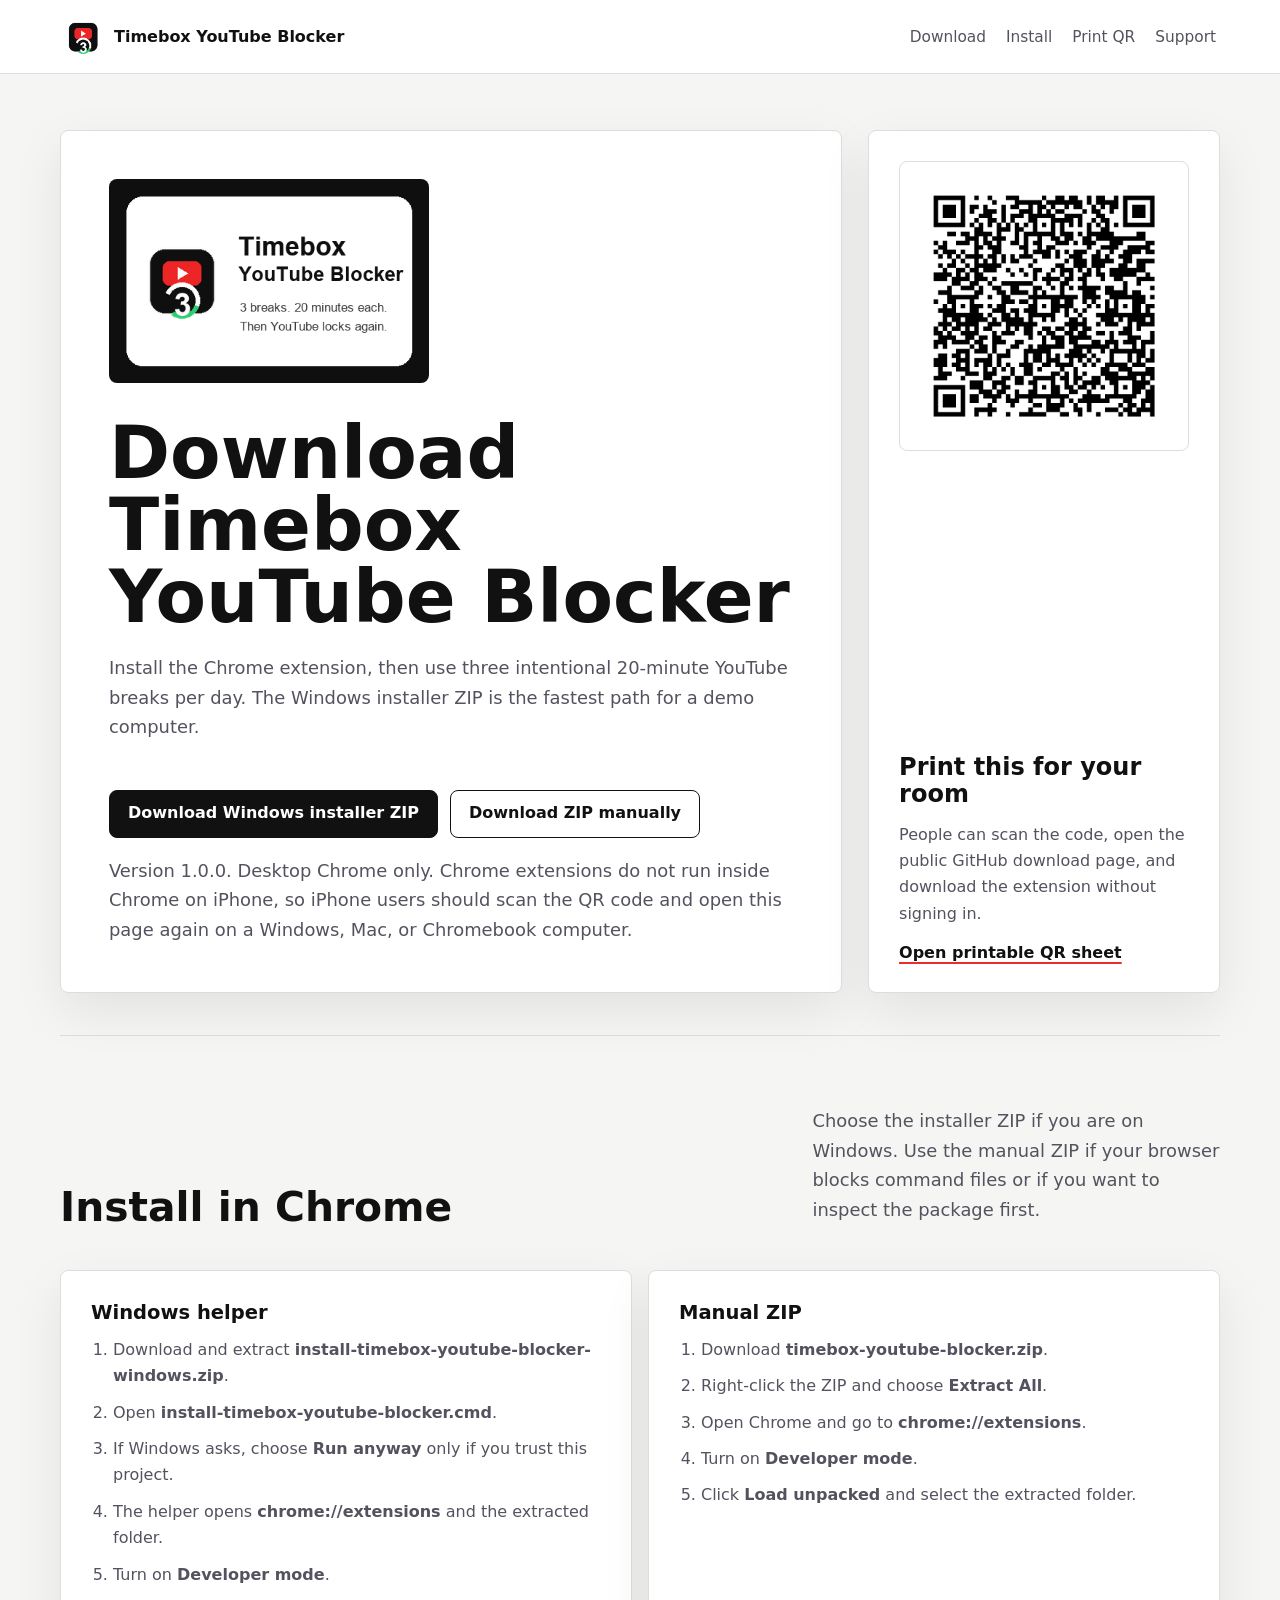
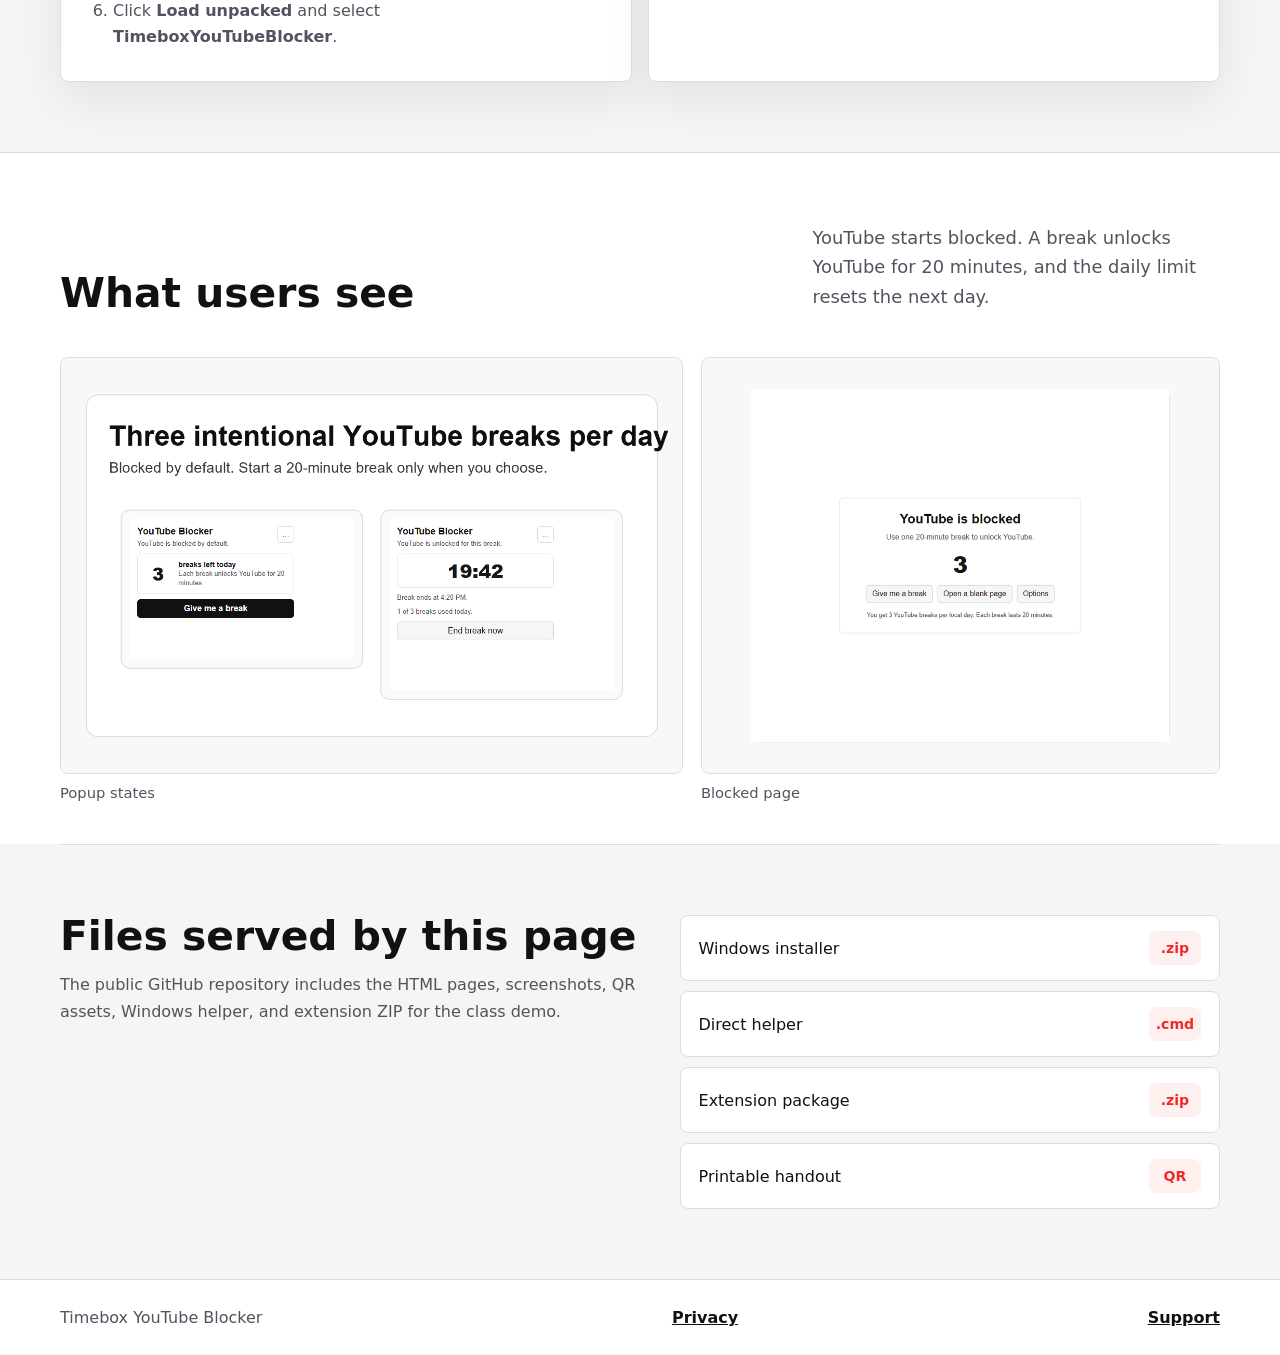
==== commit 85389f6e: "Add QR download handout and iPhone guidance" ====
--- a/site/index.html
+++ b/site/index.html
@@ -32,14 +32,14 @@
             <a class="button primary" href="downloads/install-timebox-youtube-blocker-windows.zip" download>Download Windows installer ZIP</a>
             <a class="button secondary" href="downloads/timebox-youtube-blocker.zip" download>Download ZIP manually</a>
           </div>
-          <p class="download-note">Version 1.0.0. Chrome requires one manual step: turn on Developer mode, then choose Load unpacked.</p>
+          <p class="download-note">Version 1.0.0. Desktop Chrome only. Chrome extensions do not run inside Chrome on iPhone, so iPhone users should scan the QR code and open this page again on a Windows, Mac, or Chromebook computer.</p>
         </div>
 
         <aside class="scan-panel" aria-label="QR code for this download page">
           <img class="qr-image" src="assets/timebox-download-qr.png" alt="QR code for the Timebox YouTube Blocker download page.">
           <div>
             <h2>Print this for your room</h2>
-            <p>People can scan the code, open the public Render page, and download the extension without signing in to GitHub.</p>
+            <p>People can scan the code, open the public GitHub download page, and download the extension without signing in.</p>
             <a class="text-link" href="print-qr.html">Open printable QR sheet</a>
           </div>
         </aside>
@@ -97,7 +97,7 @@
       <section class="section details-section">
         <div>
           <h2>Files served by this page</h2>
-          <p>The Render static site publishes the HTML pages, screenshots, QR assets, Windows helper, and extension ZIP from this repository.</p>
+          <p>The public GitHub repository includes the HTML pages, screenshots, QR assets, Windows helper, and extension ZIP for the class demo.</p>
         </div>
         <div class="file-list" aria-label="Download file list">
           <a href="downloads/install-timebox-youtube-blocker-windows.zip" download>
--- a/site/styles.css
+++ b/site/styles.css
@@ -526,6 +526,14 @@
   word-break: break-word;
 }
 
+.print-note {
+  margin-top: 0.22in;
+  padding: 0.14in;
+  border-left: 4px solid var(--accent);
+  background: var(--accent-soft);
+  color: var(--ink);
+}
+
 @media (max-width: 940px) {
   .site-header {
     align-items: flex-start;
